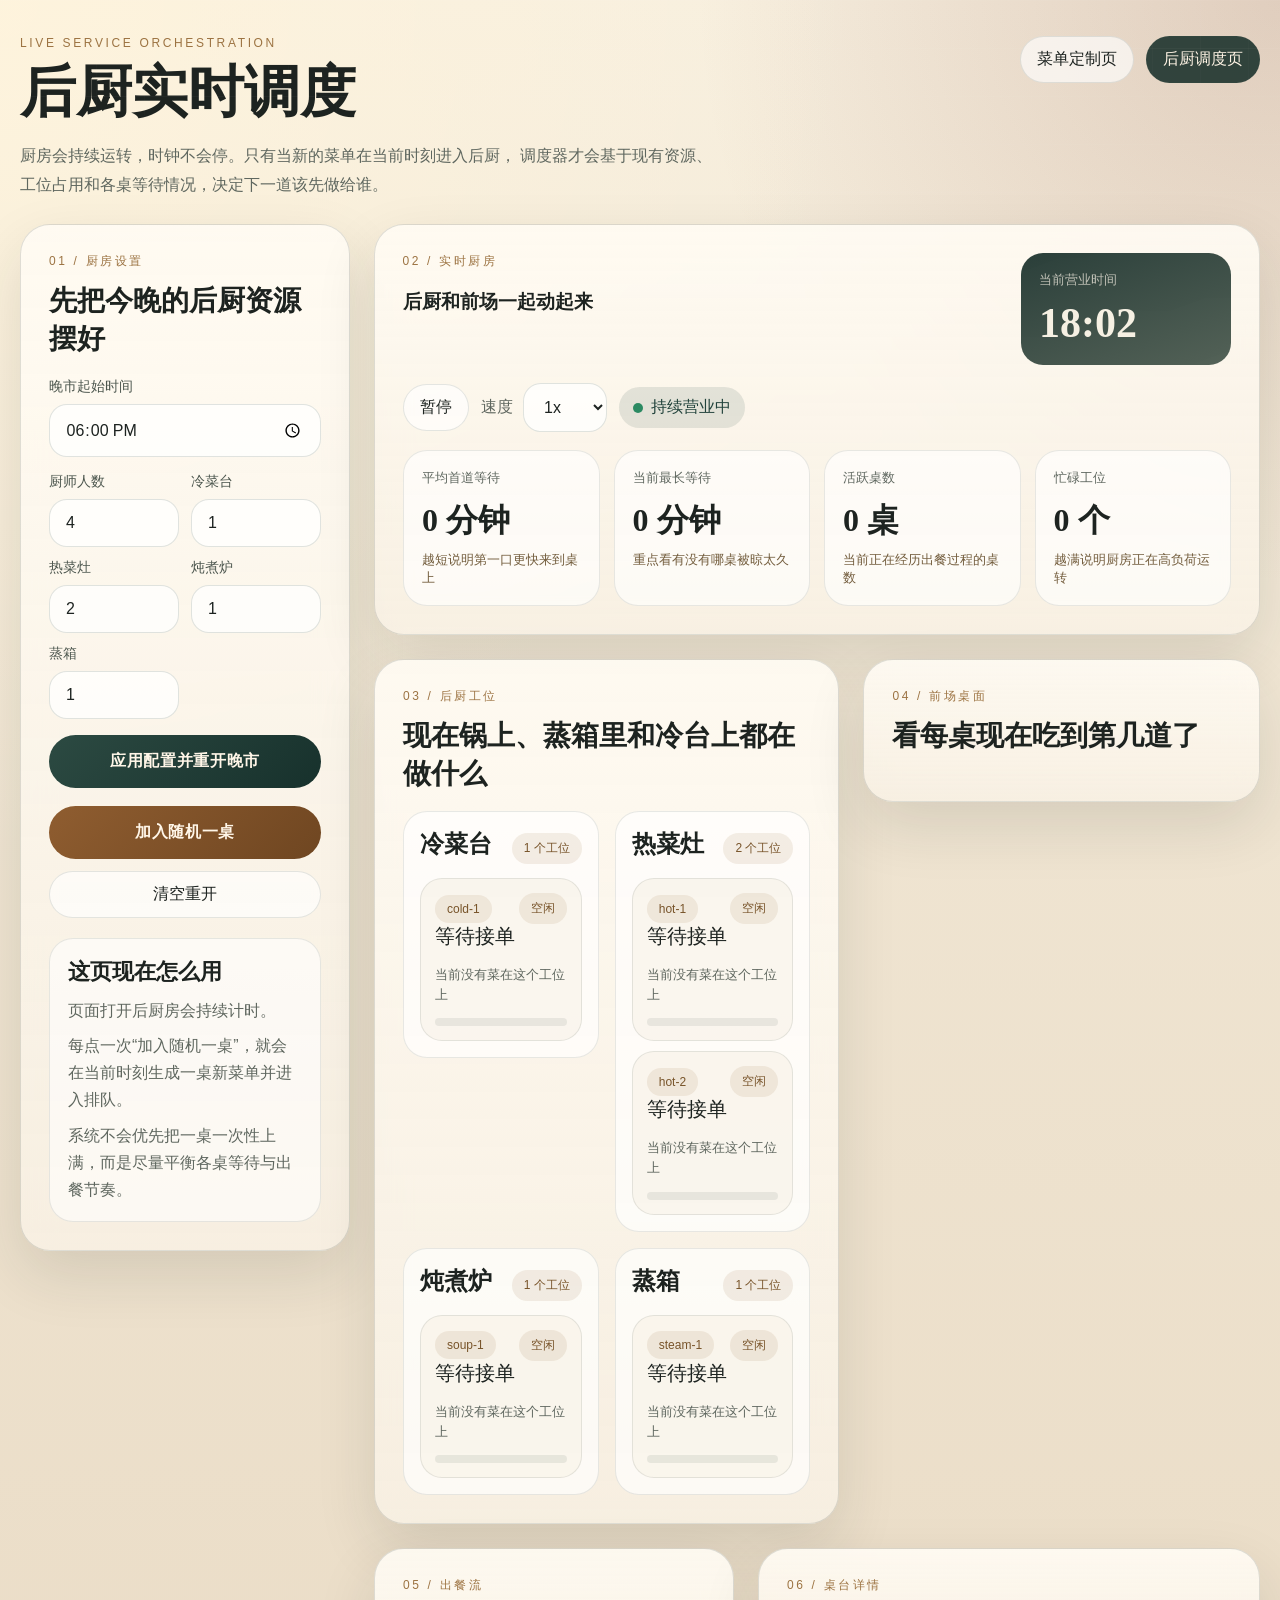
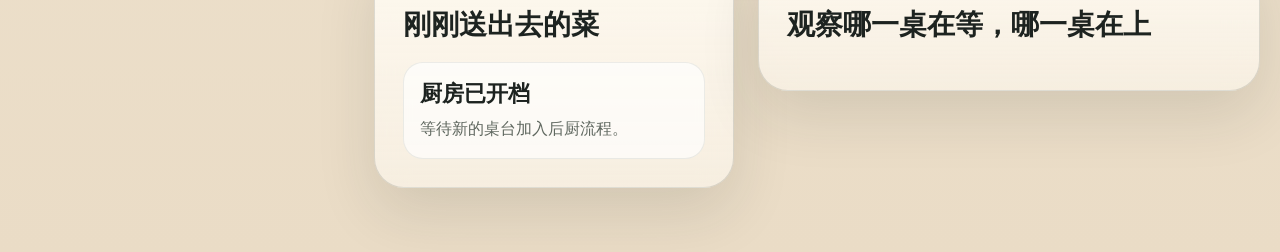
==== templates/kitchen.html @ 7c087940 "feat: 功能大概结束，排版优化" ====
<!DOCTYPE html>
<html lang="zh-CN">
  <head>
    <meta charset="UTF-8" />
    <meta name="viewport" content="width=device-width, initial-scale=1.0" />
    <title>云汀私宴 · 后厨实时调度</title>
    <link rel="stylesheet" href="/static/style.css" />
    <link rel="stylesheet" href="/static/kitchen.css" />
  </head>
  <body>
    <div class="page-shell kitchen-shell">
      <header class="kitchen-hero">
        <div>
          <p class="eyebrow">LIVE SERVICE ORCHESTRATION</p>
          <h1>后厨实时调度</h1>
          <p class="hero-text">
            厨房会持续运转，时钟不会停。只有当新的菜单在当前时刻进入后厨，
            调度器才会基于现有资源、工位占用和各桌等待情况，决定下一道该先做给谁。
          </p>
        </div>
        <div class="kitchen-links">
          <a href="/" class="kitchen-link">菜单定制页</a>
          <a href="/kitchen" class="kitchen-link active">后厨调度页</a>
        </div>
      </header>

      <main class="kitchen-layout">
        <aside class="panel kitchen-config-panel">
          <div class="panel-heading">
            <p class="section-kicker">01 / 厨房设置</p>
            <h3>先把今晚的后厨资源摆好</h3>
          </div>

          <form id="kitchen-form" class="menu-form">
            <label class="field">
              <span>晚市起始时间</span>
              <input type="time" name="start_time" value="18:00" />
            </label>

            <div class="resource-grid">
              <label class="field">
                <span>厨师人数</span>
                <input type="number" name="chefs" min="2" max="10" value="4" />
              </label>
              <label class="field">
                <span>冷菜台</span>
                <input type="number" name="cold_stations" min="1" max="4" value="1" />
              </label>
              <label class="field">
                <span>热菜灶</span>
                <input type="number" name="hot_stations" min="1" max="6" value="2" />
              </label>
              <label class="field">
                <span>炖煮炉</span>
                <input type="number" name="soup_stations" min="1" max="3" value="1" />
              </label>
              <label class="field">
                <span>蒸箱</span>
                <input type="number" name="steamers" min="1" max="3" value="1" />
              </label>
            </div>

            <button class="submit-button" type="submit">应用配置并重开晚市</button>
          </form>

          <div class="live-actions">
            <button id="add-order-button" class="submit-button secondary" type="button">加入随机一桌</button>
            <button id="reset-kitchen-button" class="ghost-button" type="button">清空重开</button>
          </div>

          <div class="tips-card">
            <h4>这页现在怎么用</h4>
            <p>页面打开后厨房会持续计时。</p>
            <p>每点一次“加入随机一桌”，就会在当前时刻生成一桌新菜单并进入排队。</p>
            <p>系统不会优先把一桌一次性上满，而是尽量平衡各桌等待与出餐节奏。</p>
          </div>
        </aside>

        <section class="kitchen-main">
          <section class="panel playback-panel">
            <div class="playback-top">
              <div>
                <p class="section-kicker">02 / 实时厨房</p>
                <h3>后厨和前场一起动起来</h3>
              </div>
              <div class="clock-card">
                <span>当前营业时间</span>
                <strong id="sim-clock">18:00</strong>
              </div>
            </div>

            <div id="sim-loading" class="loading-state hidden">正在准备厨房，请稍等片刻…</div>

            <div class="playback-controls">
              <button id="play-toggle" class="ghost-button" type="button">暂停</button>
              <label class="speed-field">
                <span>速度</span>
                <select id="playback-speed">
                  <option value="900">1x</option>
                  <option value="500">2x</option>
                  <option value="260">4x</option>
                </select>
              </label>
              <div class="live-badge">持续营业中</div>
            </div>

            <div id="metrics-root" class="kitchen-metrics"></div>
          </section>

          <section class="service-stage">
            <section class="panel stage-panel">
              <div class="panel-heading compact">
                <p class="section-kicker">03 / 后厨工位</p>
                <h3>现在锅上、蒸箱里和冷台上都在做什么</h3>
              </div>
              <div id="station-root" class="station-root"></div>
            </section>

            <section class="panel room-panel">
              <div class="panel-heading compact">
                <p class="section-kicker">04 / 前场桌面</p>
                <h3>看每桌现在吃到第几道了</h3>
              </div>
              <div id="room-root" class="room-root"></div>
            </section>
          </section>

          <div class="kitchen-board">
            <section class="panel feed-panel">
              <div class="panel-heading compact">
                <p class="section-kicker">05 / 出餐流</p>
                <h3>刚刚送出去的菜</h3>
              </div>
              <div id="event-root" class="event-root"></div>
            </section>

            <section class="panel tables-panel">
              <div class="panel-heading compact">
                <p class="section-kicker">06 / 桌台详情</p>
                <h3>观察哪一桌在等，哪一桌在上</h3>
              </div>
              <div id="tables-root" class="tables-root"></div>
            </section>
          </div>
        </section>
      </main>
    </div>

    <script src="/static/kitchen.js"></script>
  </body>
</html>
---- static/style.css ----
:root {
  --bg: #efe4d1;
  --bg-deep: #1d332e;
  --card: rgba(255, 251, 243, 0.84);
  --card-strong: #fffaf1;
  --ink: #1d2320;
  --muted: #5f675f;
  --line: rgba(55, 71, 63, 0.16);
  --gold: #9c7342;
  --gold-soft: rgba(156, 115, 66, 0.14);
  --accent: #7d2d1f;
  --shadow: 0 24px 60px rgba(34, 39, 34, 0.12);
  --serif: "STSong", "Noto Serif SC", "Source Han Serif SC", serif;
  --sans: "Segoe UI", "PingFang SC", "Microsoft YaHei", sans-serif;
}

* {
  box-sizing: border-box;
}

body {
  margin: 0;
  font-family: var(--sans);
  color: var(--ink);
  background:
    radial-gradient(circle at top left, rgba(255, 244, 220, 0.85), transparent 38%),
    radial-gradient(circle at top right, rgba(121, 56, 40, 0.18), transparent 26%),
    linear-gradient(180deg, #f7efdf 0%, #efe4d1 44%, #eadcc6 100%);
  min-height: 100vh;
}

body::before {
  content: "";
  position: fixed;
  inset: 0;
  pointer-events: none;
  background-image:
    linear-gradient(rgba(255, 255, 255, 0.15) 1px, transparent 1px),
    linear-gradient(90deg, rgba(255, 255, 255, 0.08) 1px, transparent 1px);
  background-size: 48px 48px;
  mask-image: linear-gradient(180deg, rgba(0, 0, 0, 0.25), transparent 70%);
}

.page-shell {
  width: min(1240px, calc(100% - 40px));
  margin: 0 auto;
  padding: 36px 0 48px;
}

.hero {
  display: grid;
  grid-template-columns: minmax(0, 1.2fr) minmax(300px, 0.8fr);
  gap: 24px;
  margin-bottom: 24px;
}

.hero-copy,
.hero-card,
.panel,
.menu-sheet {
  border: 1px solid var(--line);
  backdrop-filter: blur(16px);
  box-shadow: var(--shadow);
}

.hero-copy {
  padding: 34px;
  border-radius: 30px;
  background:
    linear-gradient(135deg, rgba(255, 251, 243, 0.96), rgba(245, 236, 223, 0.84)),
    var(--card);
}

.eyebrow,
.sheet-eyebrow,
.section-kicker,
.hero-card-label {
  margin: 0 0 12px;
  font-size: 12px;
  letter-spacing: 0.22em;
  text-transform: uppercase;
  color: var(--gold);
}

.hero h1 {
  margin: 0;
  font-family: var(--serif);
  font-size: clamp(40px, 7vw, 68px);
  line-height: 1.05;
  font-weight: 600;
}

.hero-text {
  max-width: 700px;
  margin: 20px 0 0;
  font-size: 16px;
  line-height: 1.8;
  color: var(--muted);
}

.hero-tags {
  display: flex;
  flex-wrap: wrap;
  gap: 12px;
  margin-top: 24px;
}

.hero-tags span,
.request-pill,
.highlight-pill {
  padding: 10px 14px;
  border-radius: 999px;
  border: 1px solid rgba(156, 115, 66, 0.24);
  background: rgba(255, 249, 239, 0.76);
  color: #6f5531;
  font-size: 13px;
}

.hero-card {
  position: relative;
  overflow: hidden;
  padding: 30px;
  border-radius: 30px;
  background:
    linear-gradient(160deg, rgba(29, 51, 46, 0.94), rgba(60, 77, 66, 0.88)),
    var(--bg-deep);
  color: #f6f0e3;
}

.hero-card::after {
  content: "";
  position: absolute;
  inset: auto -40px -30px auto;
  width: 180px;
  height: 180px;
  border-radius: 50%;
  background: radial-gradient(circle, rgba(240, 205, 150, 0.22), transparent 65%);
}

.hero-card h2 {
  margin: 10px 0 14px;
  font-family: var(--serif);
  font-size: 32px;
  line-height: 1.2;
}

.hero-card p {
  margin: 0;
  color: rgba(246, 240, 227, 0.82);
  line-height: 1.8;
}

.layout {
  display: grid;
  grid-template-columns: minmax(320px, 420px) minmax(0, 1fr);
  gap: 24px;
  align-items: start;
}

.panel {
  border-radius: 30px;
  background: linear-gradient(180deg, rgba(255, 251, 243, 0.92), rgba(249, 242, 230, 0.8));
  padding: 28px;
}

.panel-heading {
  margin-bottom: 20px;
}

.panel-heading h3 {
  margin: 6px 0 0;
  font-family: var(--serif);
  font-size: 28px;
  font-weight: 600;
}

.menu-form {
  display: grid;
  gap: 16px;
}

.field {
  display: grid;
  gap: 8px;
}

.field span,
.field legend {
  font-size: 14px;
  color: #4c564e;
}

input,
select,
textarea,
.submit-button {
  font: inherit;
}

input,
select,
textarea {
  width: 100%;
  border: 1px solid rgba(67, 86, 77, 0.16);
  border-radius: 18px;
  padding: 14px 16px;
  background: rgba(255, 255, 255, 0.76);
  color: var(--ink);
  transition: border-color 0.2s ease, transform 0.2s ease, box-shadow 0.2s ease;
}

input:focus,
select:focus,
textarea:focus {
  outline: none;
  border-color: rgba(125, 45, 31, 0.4);
  box-shadow: 0 0 0 4px rgba(125, 45, 31, 0.08);
  transform: translateY(-1px);
}

.checkbox-group {
  border: 1px solid rgba(67, 86, 77, 0.12);
  border-radius: 22px;
  padding: 14px 16px 16px;
  background: rgba(255, 255, 255, 0.56);
}

.checkbox-group label {
  display: flex;
  gap: 10px;
  align-items: center;
  margin-top: 10px;
  color: var(--muted);
}

.checkbox-group input {
  width: auto;
  margin: 0;
}

.submit-button {
  border: 0;
  border-radius: 999px;
  padding: 16px 22px;
  background:
    linear-gradient(135deg, #2c4a42, #17312c),
    var(--bg-deep);
  color: #fff6e8;
  cursor: pointer;
  font-weight: 600;
  letter-spacing: 0.04em;
  transition: transform 0.2s ease, box-shadow 0.2s ease;
}

.submit-button:hover {
  transform: translateY(-2px);
  box-shadow: 0 18px 28px rgba(29, 51, 46, 0.18);
}

.empty-state,
.loading-state {
  border-radius: 22px;
  padding: 22px;
  border: 1px dashed rgba(88, 96, 89, 0.28);
  color: var(--muted);
  background: rgba(255, 255, 255, 0.48);
}

.hidden {
  display: none !important;
}

.menu-sheet {
  background:
    linear-gradient(180deg, rgba(255, 251, 243, 0.98), rgba(247, 239, 228, 0.92)),
    var(--card-strong);
  border-radius: 28px;
  padding: 26px;
  animation: rise 0.5s ease;
}

.menu-header {
  display: grid;
  grid-template-columns: minmax(0, 1fr) 220px;
  gap: 16px;
  align-items: start;
}

.menu-title {
  margin: 0;
  font-family: var(--serif);
  font-size: clamp(30px, 4vw, 44px);
  font-weight: 600;
  line-height: 1.15;
}

.menu-subtitle,
.menu-summary {
  color: var(--muted);
  line-height: 1.8;
}

.price-card {
  border-radius: 24px;
  padding: 18px;
  background: linear-gradient(180deg, rgba(44, 74, 66, 0.92), rgba(23, 49, 44, 0.96));
  color: #f6f1e4;
}

.price-card p,
.price-card span {
  margin: 0;
  color: rgba(246, 241, 228, 0.72);
}

.price-card strong {
  display: block;
  margin: 10px 0 6px;
  font-size: 32px;
  font-family: var(--serif);
  font-weight: 600;
}

.request-summary,
.highlight-strip,
.request-tags {
  display: flex;
  flex-wrap: wrap;
  gap: 10px;
}

.request-summary {
  margin: 18px 0 10px;
}

.highlight-strip {
  margin: 22px 0 24px;
}

.course-grid {
  display: grid;
  grid-template-columns: repeat(2, minmax(0, 1fr));
  gap: 16px;
}

.course-card,
.notes-card {
  border: 1px solid rgba(67, 86, 77, 0.12);
  border-radius: 24px;
  background: rgba(255, 255, 255, 0.68);
  padding: 18px;
}

.course-meta {
  display: flex;
  justify-content: space-between;
  gap: 16px;
  align-items: center;
}

.course-label {
  display: inline-flex;
  padding: 7px 12px;
  border-radius: 999px;
  background: var(--gold-soft);
  color: #80592c;
  font-size: 12px;
  letter-spacing: 0.08em;
}

.course-price {
  color: var(--accent);
  font-weight: 600;
}

.course-name {
  margin: 14px 0 10px;
  font-family: var(--serif);
  font-size: 24px;
  line-height: 1.25;
}

.course-copy,
.course-note {
  margin: 0;
  color: var(--muted);
  line-height: 1.75;
}

.course-note {
  margin-top: 12px;
  padding-top: 12px;
  border-top: 1px dashed rgba(67, 86, 77, 0.15);
}

.notes-grid {
  display: grid;
  grid-template-columns: repeat(2, minmax(0, 1fr));
  gap: 16px;
  margin-top: 20px;
}

.notes-card h4 {
  margin: 0 0 12px;
  font-family: var(--serif);
  font-size: 22px;
}

.chef-notes {
  margin: 0;
  padding-left: 18px;
  color: var(--muted);
  line-height: 1.8;
}

@keyframes rise {
  from {
    opacity: 0;
    transform: translateY(12px);
  }

  to {
    opacity: 1;
    transform: translateY(0);
  }
}

@media (max-width: 980px) {
  .hero,
  .layout,
  .menu-header,
  .notes-grid,
  .course-grid {
    grid-template-columns: 1fr;
  }

  .page-shell {
    width: min(100% - 24px, 1240px);
    padding-top: 20px;
  }

  .hero-copy,
  .hero-card,
  .panel,
  .menu-sheet {
    border-radius: 24px;
  }
}
---- static/kitchen.css ----
.kitchen-shell {
  padding-bottom: 64px;
}

.kitchen-hero {
  display: flex;
  justify-content: space-between;
  gap: 24px;
  align-items: flex-start;
  margin-bottom: 24px;
}

.kitchen-hero h1 {
  margin: 0;
  font-family: var(--serif);
  font-size: clamp(38px, 5vw, 56px);
  line-height: 1.08;
}

.kitchen-links {
  display: flex;
  gap: 12px;
  flex-wrap: wrap;
}

.kitchen-link,
.ghost-button {
  display: inline-flex;
  align-items: center;
  justify-content: center;
  padding: 12px 16px;
  border-radius: 999px;
  border: 1px solid rgba(67, 86, 77, 0.14);
  background: rgba(255, 255, 255, 0.64);
  color: var(--ink);
  text-decoration: none;
  font: inherit;
}

.kitchen-link.active,
.ghost-button:hover {
  background: rgba(29, 51, 46, 0.9);
  color: #fff4e5;
}

.kitchen-layout {
  display: grid;
  grid-template-columns: minmax(280px, 330px) minmax(0, 1fr);
  gap: 24px;
  align-items: start;
}

.kitchen-main {
  display: grid;
  gap: 24px;
}

.resource-grid {
  display: grid;
  grid-template-columns: repeat(2, minmax(0, 1fr));
  gap: 12px;
}

.live-actions {
  display: grid;
  gap: 12px;
  margin-top: 18px;
}

.submit-button.secondary {
  background: linear-gradient(135deg, #8f5d30, #6f4621);
}

.tips-card {
  margin-top: 20px;
  padding: 18px;
  border-radius: 24px;
  border: 1px solid rgba(67, 86, 77, 0.12);
  background: rgba(255, 255, 255, 0.58);
}

.tips-card h4 {
  margin: 0 0 10px;
  font-family: var(--serif);
  font-size: 22px;
}

.tips-card p {
  margin: 8px 0 0;
  color: var(--muted);
  line-height: 1.7;
}

.playback-top {
  display: flex;
  justify-content: space-between;
  gap: 20px;
  align-items: flex-start;
}

.clock-card {
  min-width: 210px;
  border-radius: 22px;
  padding: 18px;
  background: linear-gradient(160deg, rgba(29, 51, 46, 0.94), rgba(60, 77, 66, 0.88));
  color: #f6f0e3;
}

.clock-card span {
  display: block;
  color: rgba(246, 240, 227, 0.72);
  font-size: 13px;
}

.clock-card strong {
  display: block;
  margin-top: 10px;
  font-size: 42px;
  font-family: var(--serif);
  font-weight: 600;
}

.playback-controls {
  display: flex;
  align-items: center;
  gap: 12px;
  margin-top: 18px;
  flex-wrap: wrap;
}

.speed-field {
  display: flex;
  gap: 10px;
  align-items: center;
  color: var(--muted);
}

.speed-field select {
  width: auto;
  min-width: 84px;
}

.live-badge {
  display: inline-flex;
  align-items: center;
  gap: 8px;
  padding: 10px 14px;
  border-radius: 999px;
  background: rgba(44, 74, 66, 0.12);
  color: #22433c;
}

.live-badge::before {
  content: "";
  width: 10px;
  height: 10px;
  border-radius: 50%;
  background: #2c8a62;
  box-shadow: 0 0 0 0 rgba(44, 138, 98, 0.55);
  animation: pulse 1.6s infinite;
}

.kitchen-metrics {
  display: grid;
  grid-template-columns: repeat(4, minmax(0, 1fr));
  gap: 14px;
  margin-top: 18px;
}

.metric-card {
  border: 1px solid rgba(67, 86, 77, 0.12);
  border-radius: 24px;
  background: rgba(255, 255, 255, 0.64);
  padding: 18px;
}

.metric-card span {
  display: block;
  color: var(--muted);
  font-size: 13px;
}

.metric-card strong {
  display: block;
  margin-top: 12px;
  font-size: 32px;
  font-family: var(--serif);
  font-weight: 600;
}

.metric-card small {
  display: block;
  margin-top: 8px;
  color: #735d3d;
}

.service-stage {
  display: grid;
  grid-template-columns: minmax(0, 1.08fr) minmax(380px, 0.92fr);
  gap: 24px;
  align-items: start;
}

.kitchen-board {
  display: grid;
  grid-template-columns: 360px minmax(0, 1fr);
  gap: 24px;
  align-items: start;
}

.compact {
  margin-bottom: 18px;
}

.station-root,
.tables-root {
  display: grid;
  gap: 16px;
}

.station-root {
  grid-template-columns: repeat(2, minmax(0, 1fr));
  align-items: start;
}

.station-group {
  border: 1px solid rgba(67, 86, 77, 0.12);
  border-radius: 24px;
  background: rgba(255, 255, 255, 0.66);
  padding: 16px;
}

.station-group-header {
  display: flex;
  justify-content: space-between;
  gap: 12px;
  align-items: baseline;
  margin-bottom: 14px;
}

.station-group-header h4,
.table-card h4 {
  margin: 0;
  font-family: var(--serif);
  font-size: 24px;
}

.station-slots {
  display: grid;
  grid-template-columns: 1fr;
  gap: 10px;
}

.station-hot .station-slots {
  grid-template-columns: 1fr;
}

.station-slot {
  border-radius: 22px;
  padding: 14px;
  border: 1px solid rgba(67, 86, 77, 0.12);
  background: rgba(249, 243, 233, 0.72);
  min-height: 122px;
  min-width: 0;
  display: flex;
  flex-direction: column;
  justify-content: space-between;
  transition: transform 0.25s ease, box-shadow 0.25s ease, background 0.25s ease;
}

.station-slot.active {
  background: linear-gradient(180deg, rgba(44, 74, 66, 0.18), rgba(255, 255, 255, 0.92));
  transform: translateY(-3px) scale(1.01);
  box-shadow: 0 16px 32px rgba(29, 51, 46, 0.12);
}

.slot-top,
.table-top,
.table-meta-row,
.room-table-top {
  display: flex;
  justify-content: space-between;
  gap: 12px;
  align-items: center;
}

.slot-badge,
.status-pill,
.mini-pill {
  display: inline-flex;
  padding: 7px 12px;
  border-radius: 999px;
  font-size: 12px;
  background: rgba(156, 115, 66, 0.12);
  color: #78542a;
}

.slot-main {
  display: grid;
  gap: 4px;
}

.slot-dish {
  margin: 0;
  font-family: var(--serif);
  font-size: 20px;
  line-height: 1.2;
  word-break: break-word;
}

.slot-meta,
.event-meta,
.table-summary,
.room-note {
  color: var(--muted);
  line-height: 1.7;
}

.slot-meta {
  font-size: 13px;
  line-height: 1.55;
}

.progress-track,
.table-progress {
  width: 100%;
  height: 8px;
  border-radius: 999px;
  background: rgba(67, 86, 77, 0.1);
  overflow: hidden;
}

.progress-fill,
.table-progress-fill {
  height: 100%;
  border-radius: inherit;
  background: linear-gradient(90deg, #9c7342, #d4b07b);
  width: 0%;
  transition: width 0.3s ease;
}

.room-root {
  display: grid;
  grid-template-columns: repeat(auto-fit, minmax(240px, 1fr));
  gap: 16px;
}

.room-table {
  border-radius: 24px;
  padding: 18px;
  border: 1px solid rgba(67, 86, 77, 0.12);
  background: radial-gradient(circle at top, rgba(255, 248, 236, 0.95), rgba(247, 238, 223, 0.82));
  transition: transform 0.25s ease, box-shadow 0.25s ease;
}

.room-table.done {
  box-shadow: 0 14px 28px rgba(156, 115, 66, 0.14);
  transform: translateY(-2px);
}

.room-note {
  min-height: 48px;
}

.room-disc {
  position: relative;
  width: 156px;
  height: 156px;
  margin: 16px auto 12px;
  border-radius: 50%;
  background: radial-gradient(circle at 30% 30%, rgba(255, 255, 255, 0.98), rgba(236, 224, 203, 0.96));
  border: 10px solid rgba(255, 255, 255, 0.9);
  box-shadow: inset 0 0 0 1px rgba(67, 86, 77, 0.08), 0 20px 32px rgba(29, 51, 46, 0.08);
}

.room-center {
  position: absolute;
  inset: 50% auto auto 50%;
  transform: translate(-50%, -50%);
  width: 72px;
  height: 72px;
  border-radius: 50%;
  display: flex;
  align-items: center;
  justify-content: center;
  background: rgba(29, 51, 46, 0.9);
  color: #fff6e8;
  font-family: var(--serif);
  font-size: 22px;
}

.plate-ring {
  position: absolute;
  inset: 0;
}

.plate {
  position: absolute;
  width: 24px;
  height: 24px;
  border-radius: 50%;
  border: 4px solid rgba(255, 255, 255, 0.92);
  background: rgba(228, 214, 190, 0.9);
  box-shadow: 0 4px 8px rgba(29, 51, 46, 0.08);
}

.plate:nth-child(1) { top: 8px; left: 50%; transform: translateX(-50%); }
.plate:nth-child(2) { top: 22px; right: 20px; }
.plate:nth-child(3) { top: 50%; right: 8px; transform: translateY(-50%); }
.plate:nth-child(4) { bottom: 22px; right: 20px; }
.plate:nth-child(5) { bottom: 8px; left: 50%; transform: translateX(-50%); }
.plate:nth-child(6) { bottom: 22px; left: 20px; }
.plate:nth-child(7) { top: 50%; left: 8px; transform: translateY(-50%); }
.plate:nth-child(8) { top: 22px; left: 20px; }
.plate:nth-child(9) { top: 38px; left: 50%; transform: translateX(-50%); }
.plate:nth-child(10) { bottom: 38px; left: 50%; transform: translateX(-50%); }

.plate.served {
  background: linear-gradient(180deg, #c89a63, #9c7342);
}

.plate.cooking {
  background: linear-gradient(180deg, #3e6b61, #25453e);
  animation: pulse 1.4s infinite;
}

.room-course-block {
  margin-top: 12px;
}

.room-course-title {
  margin-bottom: 8px;
  font-size: 13px;
  color: #6e654f;
}

.room-course-list {
  display: flex;
  flex-wrap: wrap;
  gap: 8px;
}

.room-course-chip {
  display: inline-flex;
  align-items: center;
  padding: 7px 10px;
  border-radius: 999px;
  font-size: 12px;
  background: rgba(156, 115, 66, 0.12);
  color: #7b5a31;
  animation: rise 0.25s ease;
}

.room-course-chip.served {
  background: rgba(156, 115, 66, 0.15);
  color: #7b5a31;
}

.room-course-chip.cooking {
  background: rgba(44, 74, 66, 0.14);
  color: #22433c;
}

.room-course-chip.muted {
  background: rgba(67, 86, 77, 0.08);
  color: #6c736d;
}

.event-root {
  display: grid;
  gap: 12px;
}

.event-item {
  border-radius: 20px;
  padding: 16px;
  border: 1px solid rgba(67, 86, 77, 0.1);
  background: rgba(255, 255, 255, 0.66);
  animation: rise 0.35s ease;
}

.event-item strong {
  display: block;
  font-family: var(--serif);
  font-size: 22px;
  margin-bottom: 6px;
}

.table-card {
  border-radius: 24px;
  border: 1px solid rgba(67, 86, 77, 0.12);
  background: rgba(255, 255, 255, 0.68);
  padding: 18px;
  animation: rise 0.35s ease;
}

.table-meta-row {
  margin: 14px 0 12px;
  align-items: flex-start;
}

.table-tag-row,
.dish-list {
  display: flex;
  flex-wrap: wrap;
  gap: 8px;
}

.dish-chip {
  display: grid;
  gap: 4px;
  min-width: 162px;
  padding: 12px 14px;
  border-radius: 18px;
  border: 1px solid rgba(67, 86, 77, 0.1);
  background: rgba(248, 242, 232, 0.88);
  transition: transform 0.25s ease, background 0.25s ease, border-color 0.25s ease, box-shadow 0.25s ease;
}

.dish-chip small {
  color: var(--muted);
}

.dish-chip.cooking {
  background: rgba(44, 74, 66, 0.12);
  border-color: rgba(44, 74, 66, 0.2);
  transform: translateY(-3px);
  box-shadow: 0 12px 18px rgba(29, 51, 46, 0.08);
}

.dish-chip.served {
  background: rgba(156, 115, 66, 0.14);
  border-color: rgba(156, 115, 66, 0.2);
}

.status-pill.waiting {
  background: rgba(125, 45, 31, 0.1);
  color: #7d2d1f;
}

.status-pill.cooking {
  background: rgba(44, 74, 66, 0.14);
  color: #22433c;
}

.status-pill.done {
  background: rgba(156, 115, 66, 0.14);
  color: #7c5b31;
}

@keyframes pulse {
  0% {
    box-shadow: 0 0 0 0 rgba(44, 138, 98, 0.45);
  }

  70% {
    box-shadow: 0 0 0 10px rgba(44, 138, 98, 0);
  }

  100% {
    box-shadow: 0 0 0 0 rgba(44, 138, 98, 0);
  }
}

@keyframes rise {
  from {
    opacity: 0;
    transform: translateY(10px);
  }

  to {
    opacity: 1;
    transform: translateY(0);
  }
}

@media (max-width: 1180px) {
  .kitchen-layout,
  .service-stage,
  .kitchen-board {
    grid-template-columns: 1fr;
  }

  .station-root {
    grid-template-columns: 1fr 1fr;
  }
}

@media (max-width: 900px) {
  .kitchen-hero,
  .playback-top,
  .table-top,
  .table-meta-row,
  .room-table-top {
    flex-direction: column;
    align-items: flex-start;
  }

  .resource-grid,
  .kitchen-metrics {
    grid-template-columns: 1fr 1fr;
  }

  .station-root {
    grid-template-columns: 1fr;
  }
}

@media (max-width: 640px) {
  .resource-grid,
  .kitchen-metrics,
  .room-root,
  .station-root,
  .station-slots {
    grid-template-columns: 1fr;
  }
}
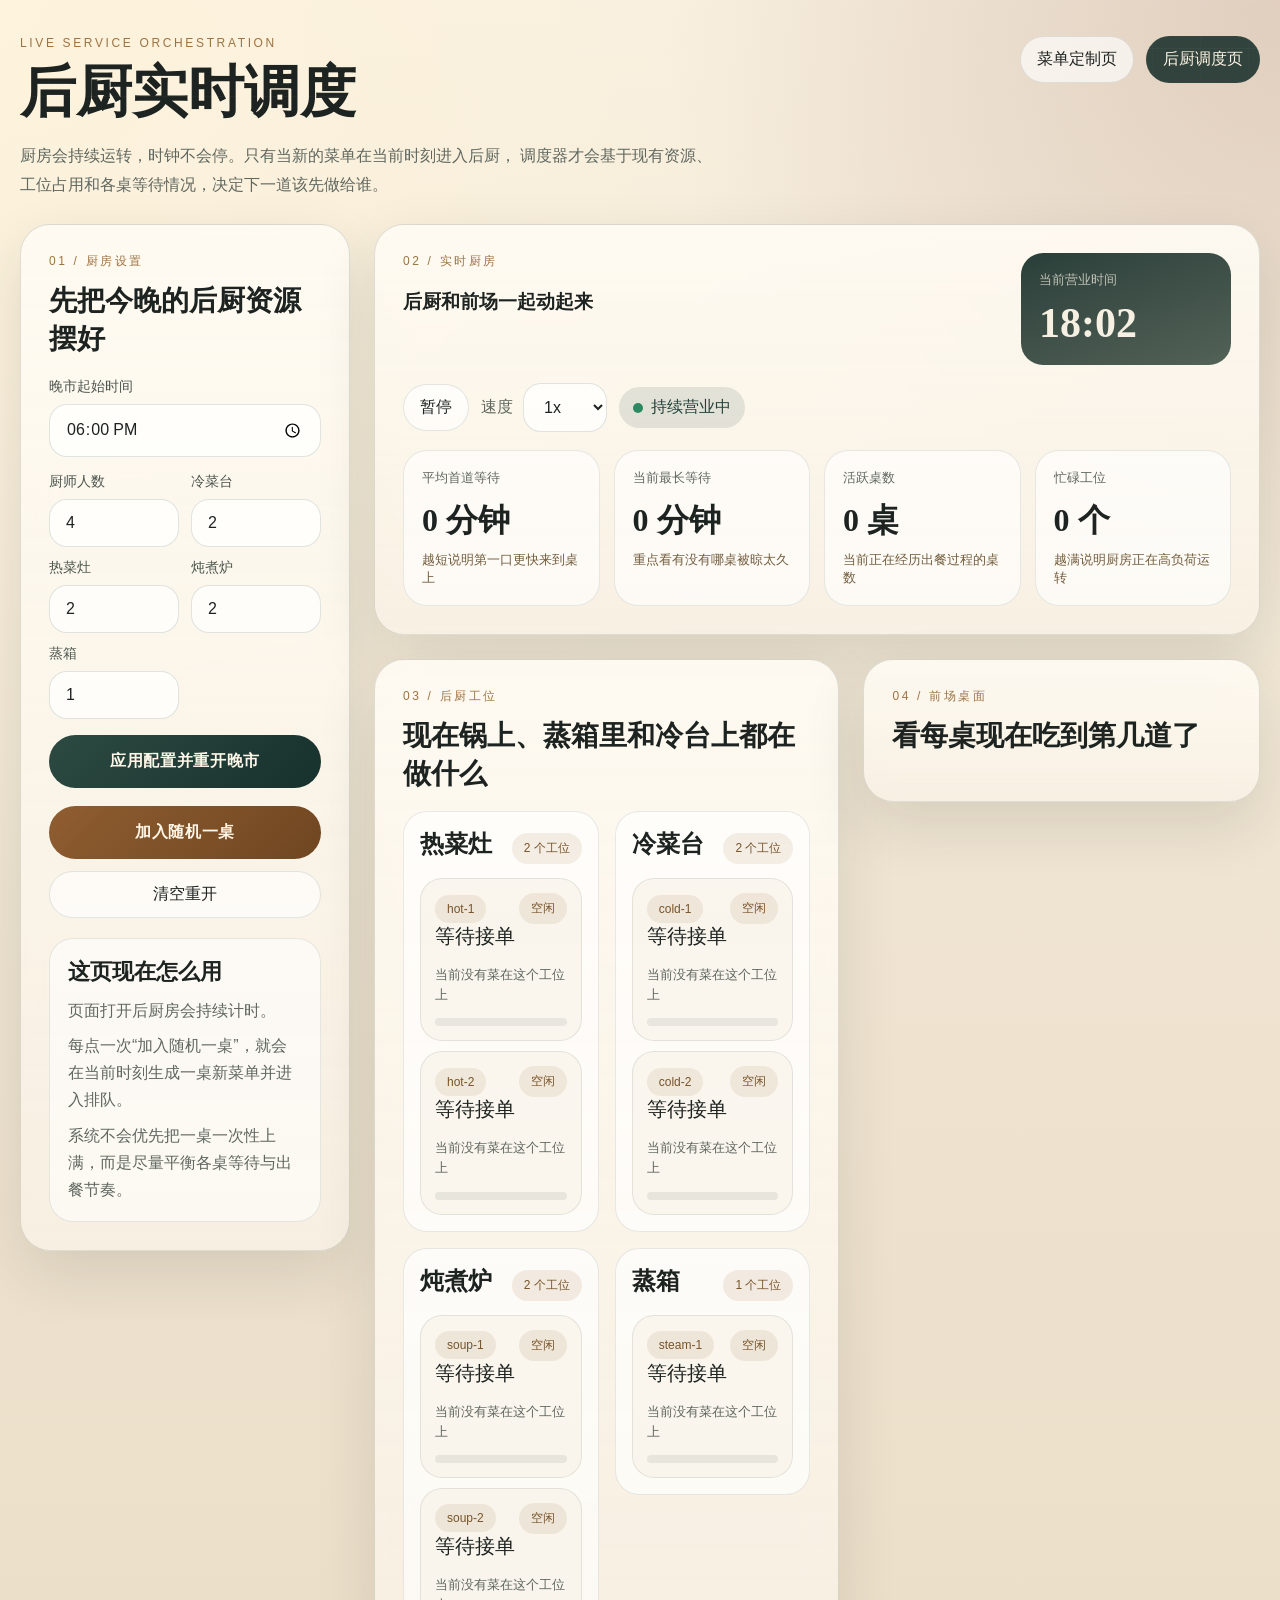
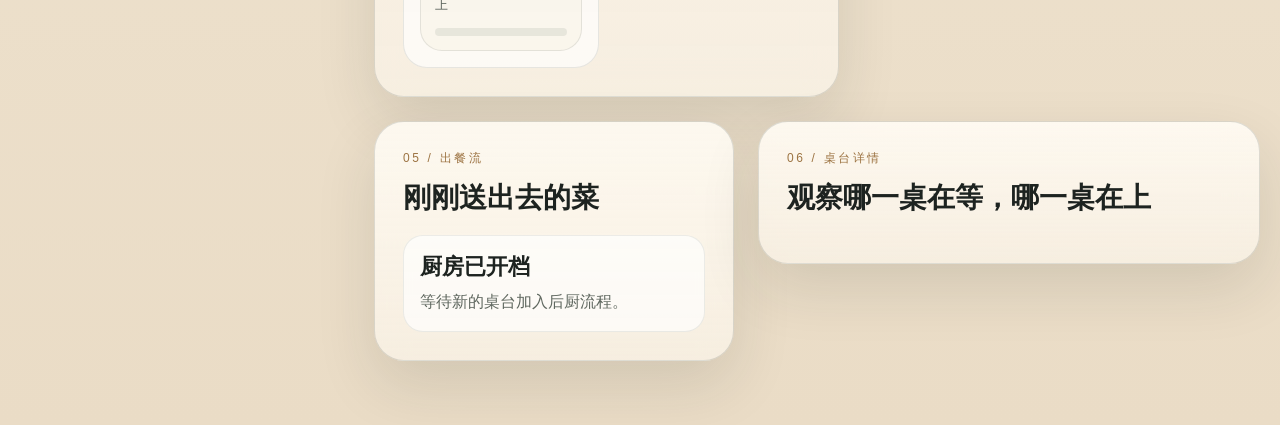
==== commit 9f8bc207: "fix: 布局优化结束" ====
--- a/templates/kitchen.html
+++ b/templates/kitchen.html
@@ -44,7 +44,7 @@
               </label>
               <label class="field">
                 <span>冷菜台</span>
-                <input type="number" name="cold_stations" min="1" max="4" value="1" />
+                <input type="number" name="cold_stations" min="1" max="4" value="2" />
               </label>
               <label class="field">
                 <span>热菜灶</span>
@@ -52,7 +52,7 @@
               </label>
               <label class="field">
                 <span>炖煮炉</span>
-                <input type="number" name="soup_stations" min="1" max="3" value="1" />
+                <input type="number" name="soup_stations" min="1" max="3" value="2" />
               </label>
               <label class="field">
                 <span>蒸箱</span>
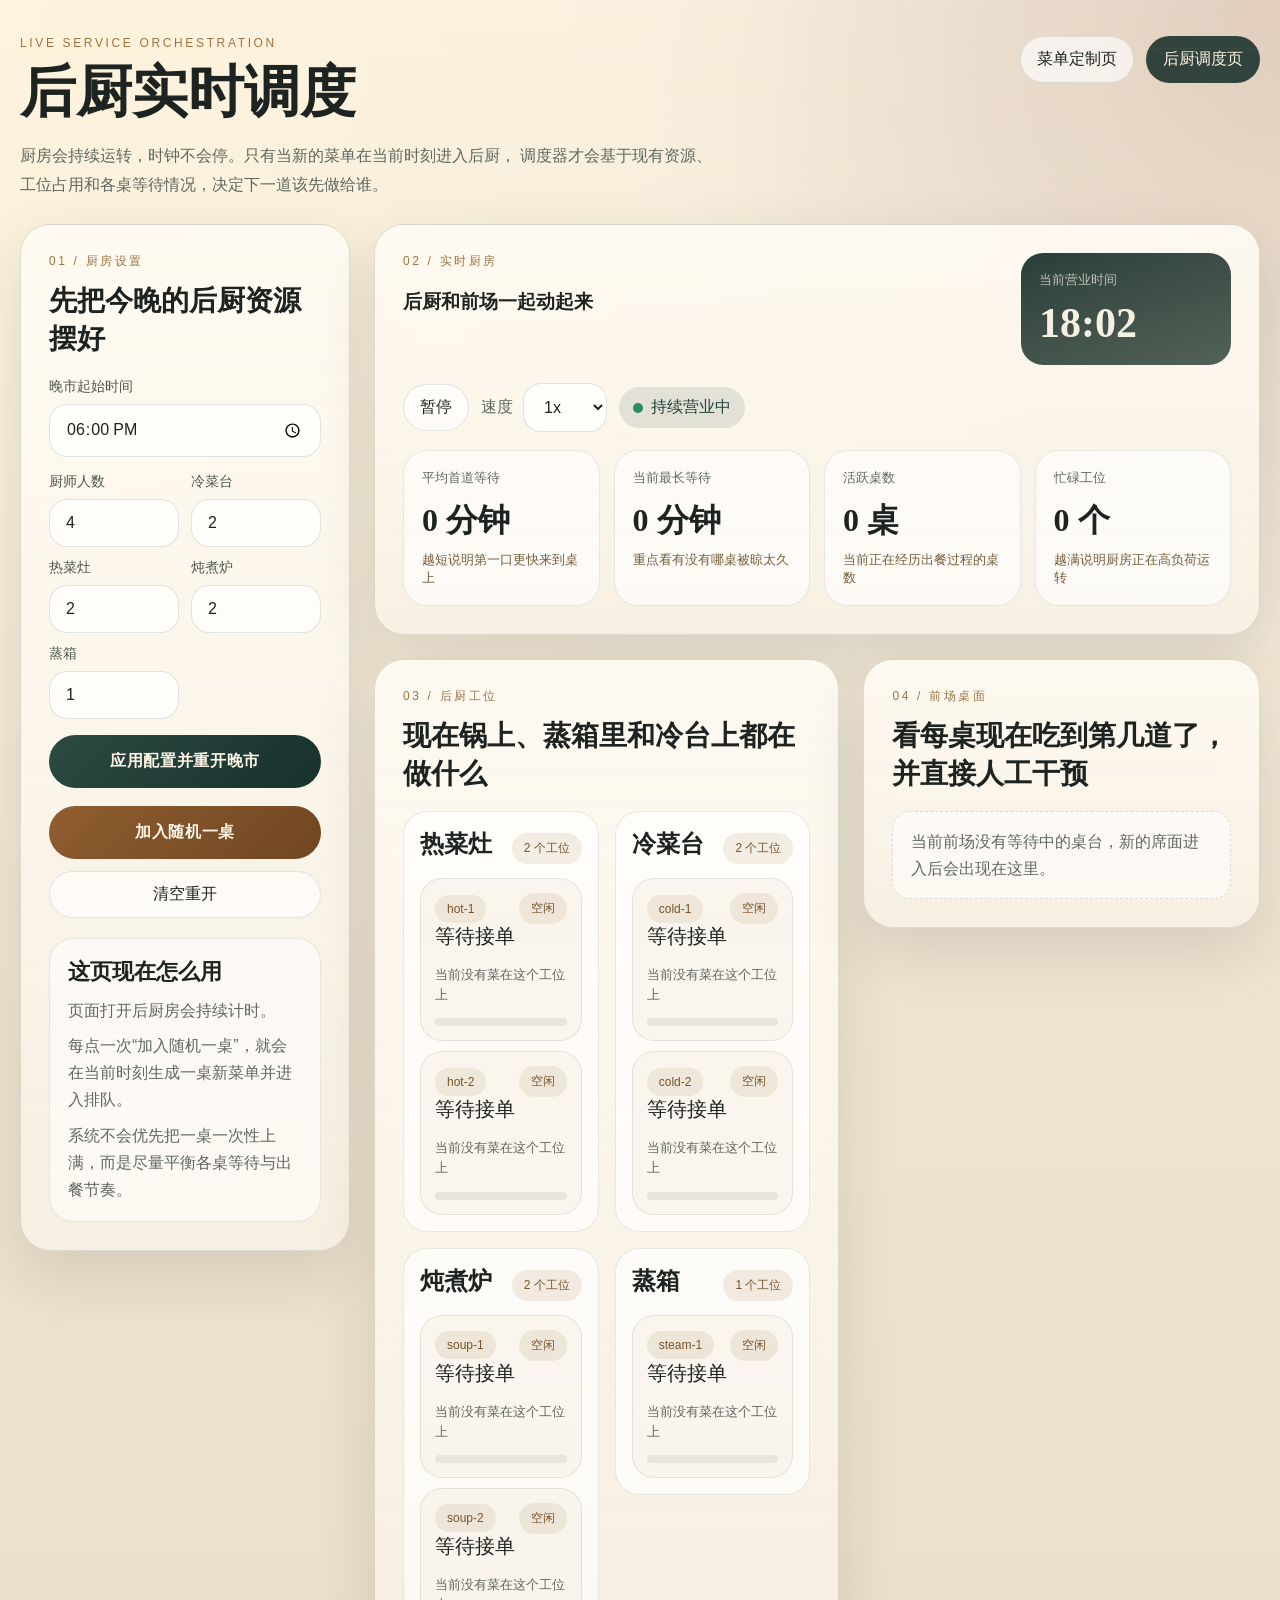
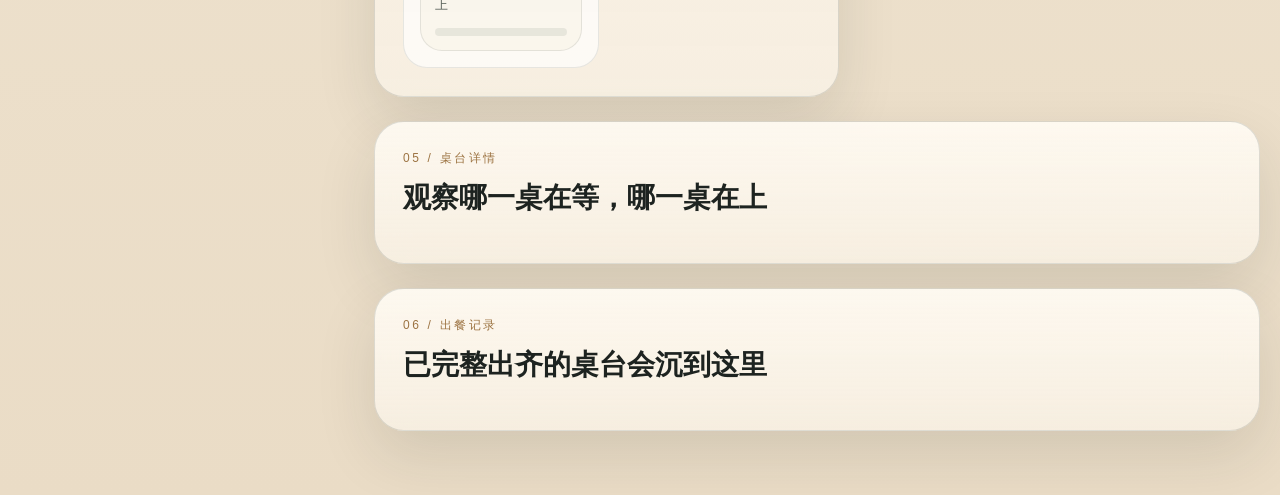
==== commit c19847ec: "feat: 1.1 桌子突发情况处理" ====
--- a/templates/kitchen.html
+++ b/templates/kitchen.html
@@ -119,29 +119,29 @@
             <section class="panel room-panel">
               <div class="panel-heading compact">
                 <p class="section-kicker">04 / 前场桌面</p>
-                <h3>看每桌现在吃到第几道了</h3>
+                <h3>看每桌现在吃到第几道了，并直接人工干预</h3>
               </div>
               <div id="room-root" class="room-root"></div>
             </section>
           </section>
 
           <div class="kitchen-board">
-            <section class="panel feed-panel">
-              <div class="panel-heading compact">
-                <p class="section-kicker">05 / 出餐流</p>
-                <h3>刚刚送出去的菜</h3>
-              </div>
-              <div id="event-root" class="event-root"></div>
-            </section>
-
             <section class="panel tables-panel">
               <div class="panel-heading compact">
-                <p class="section-kicker">06 / 桌台详情</p>
+                <p class="section-kicker">05 / 桌台详情</p>
                 <h3>观察哪一桌在等，哪一桌在上</h3>
               </div>
               <div id="tables-root" class="tables-root"></div>
             </section>
           </div>
+
+          <section class="panel completed-panel">
+            <div class="panel-heading compact">
+              <p class="section-kicker">06 / 出餐记录</p>
+              <h3>已完整出齐的桌台会沉到这里</h3>
+            </div>
+            <div id="completed-root" class="completed-root"></div>
+          </section>
         </section>
       </main>
     </div>
--- a/static/kitchen.css
+++ b/static/kitchen.css
@@ -202,10 +202,15 @@
 }
 
 .kitchen-board {
-  display: grid;
-  grid-template-columns: 360px minmax(0, 1fr);
-  gap: 24px;
-  align-items: start;
+  display: block;
+}
+
+.tables-panel {
+  width: 100%;
+}
+
+.tables-root {
+  grid-template-columns: repeat(auto-fit, minmax(320px, 1fr));
 }
 
 .compact {
@@ -343,6 +348,16 @@
   display: grid;
   grid-template-columns: repeat(auto-fit, minmax(240px, 1fr));
   gap: 16px;
+}
+
+.room-empty,
+.completed-empty {
+  padding: 16px 18px;
+  border-radius: 18px;
+  border: 1px dashed rgba(67, 86, 77, 0.18);
+  background: rgba(255, 255, 255, 0.54);
+  color: var(--muted);
+  line-height: 1.7;
 }
 
 .room-table {
@@ -466,24 +481,73 @@
   color: #6c736d;
 }
 
-.event-root {
-  display: grid;
-  gap: 12px;
-}
-
-.event-item {
-  border-radius: 20px;
-  padding: 16px;
+.room-actions {
+  display: flex;
+  flex-wrap: wrap;
+  gap: 8px;
+  margin-top: 14px;
+}
+
+.room-action {
+  flex: 1 1 108px;
+  min-height: 40px;
+  padding: 10px 12px;
+}
+
+.ghost-button:disabled,
+.room-action:disabled {
+  opacity: 0.48;
+  cursor: not-allowed;
+  background: rgba(255, 255, 255, 0.5);
+  color: var(--muted);
+}
+
+.completed-root {
+  display: grid;
+  gap: 10px;
+}
+
+.completed-item {
+  padding: 14px 16px;
+  border-radius: 18px;
   border: 1px solid rgba(67, 86, 77, 0.1);
-  background: rgba(255, 255, 255, 0.66);
-  animation: rise 0.35s ease;
-}
-
-.event-item strong {
+  background: rgba(255, 255, 255, 0.56);
+}
+
+.completed-top,
+.completed-tags {
+  display: flex;
+  gap: 8px;
+  flex-wrap: wrap;
+  align-items: center;
+}
+
+.completed-item strong {
   display: block;
-  font-family: var(--serif);
-  font-size: 22px;
-  margin-bottom: 6px;
+  margin-bottom: 4px;
+  font-family: var(--serif);
+  font-size: 18px;
+}
+
+.completed-tags {
+  margin-top: 10px;
+}
+
+.completed-dishes {
+  margin-top: 10px;
+  display: flex;
+  flex-wrap: wrap;
+  gap: 8px;
+}
+
+.completed-dish-chip {
+  display: inline-flex;
+  align-items: center;
+  padding: 7px 10px;
+  border-radius: 999px;
+  font-size: 12px;
+  background: rgba(156, 115, 66, 0.14);
+  color: #7b5a31;
 }
 
 .table-card {
@@ -576,8 +640,7 @@
 
 @media (max-width: 1180px) {
   .kitchen-layout,
-  .service-stage,
-  .kitchen-board {
+  .service-stage {
     grid-template-columns: 1fr;
   }
 
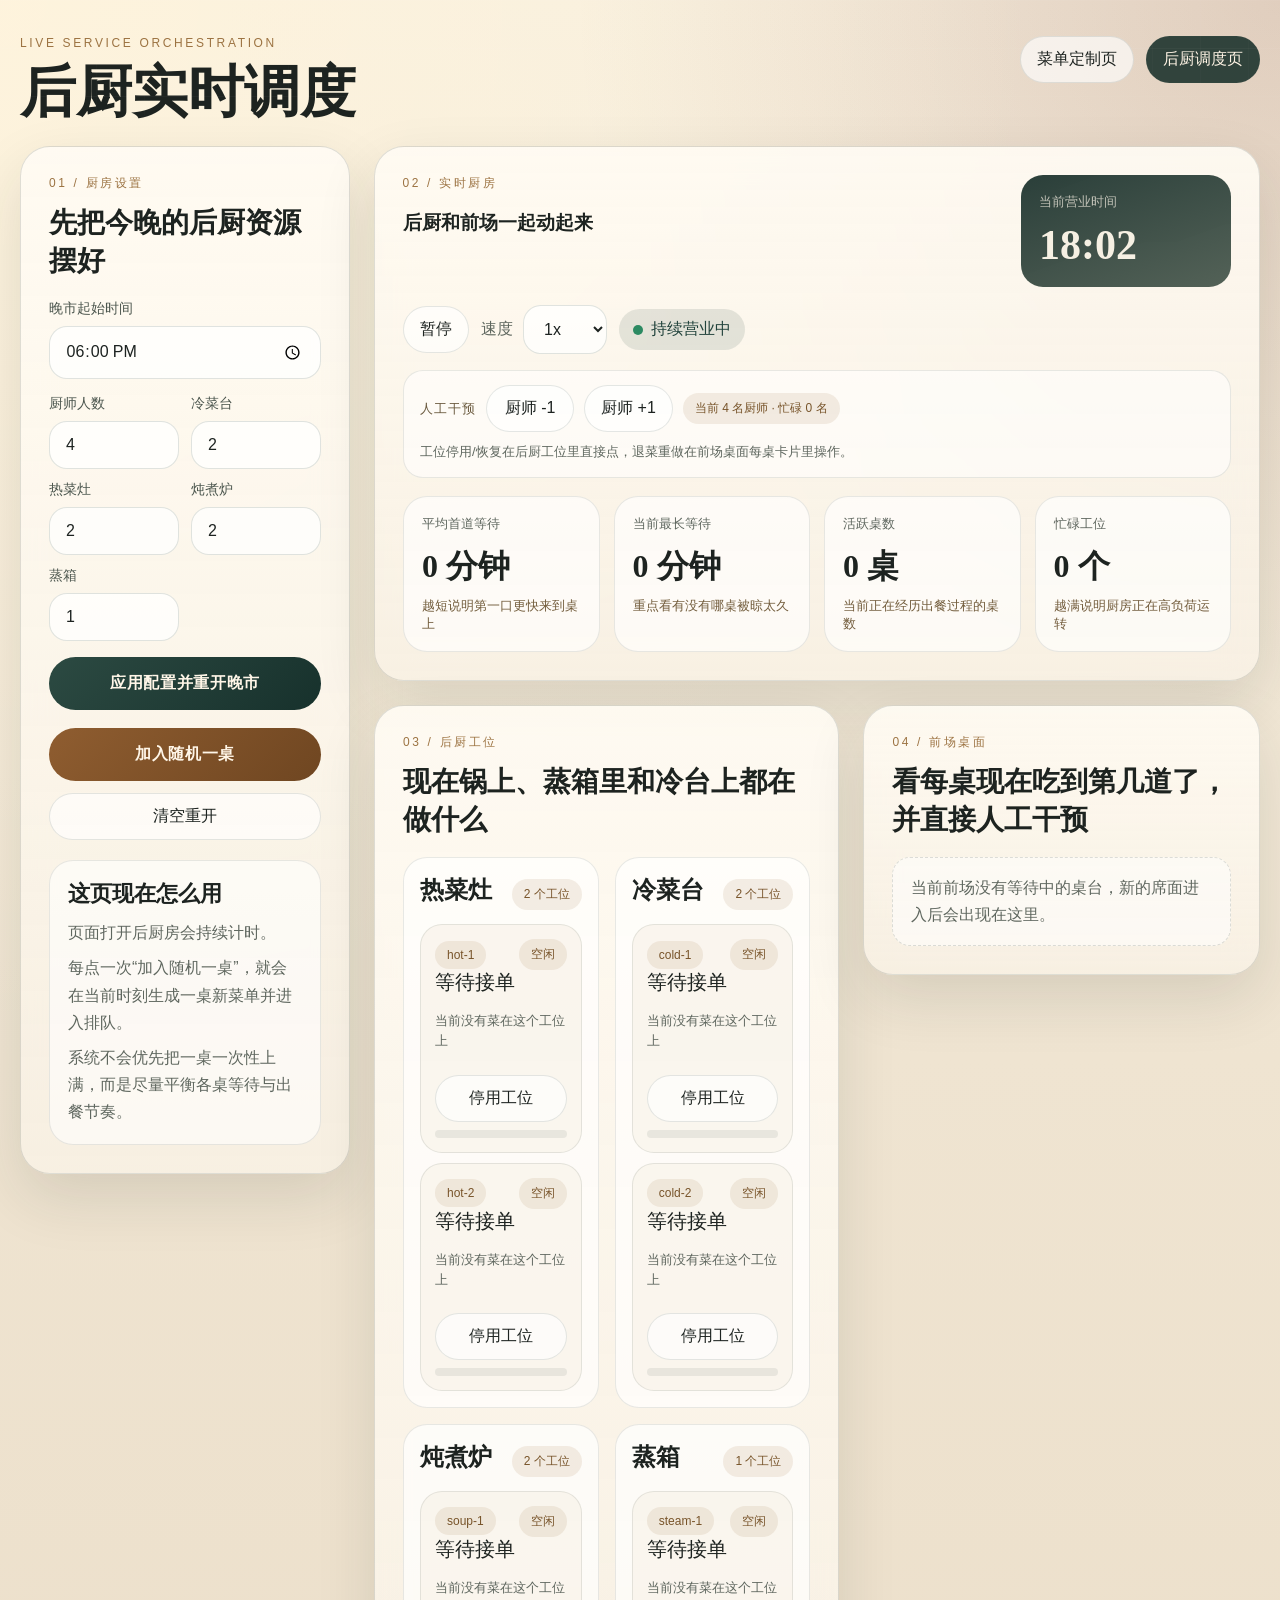
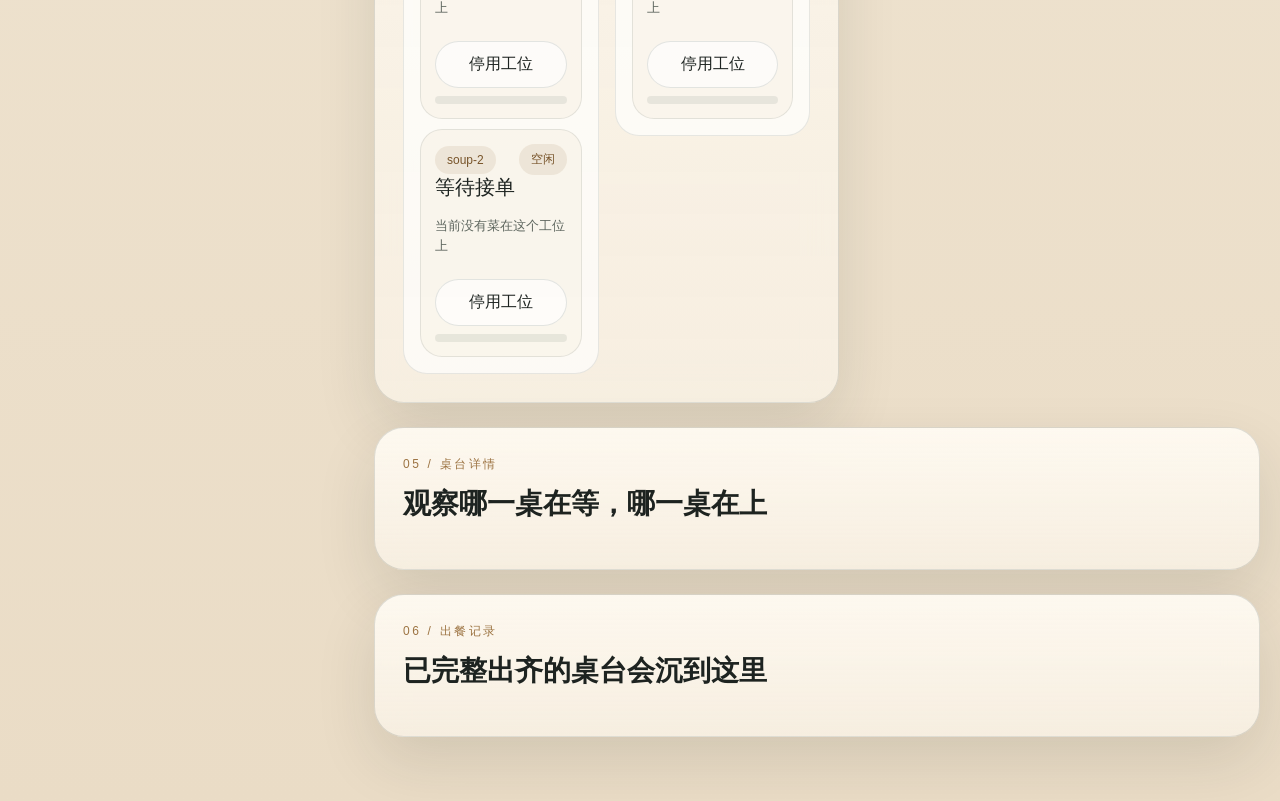
==== commit 272dab64: "add: 人工干预资源" ====
--- a/templates/kitchen.html
+++ b/templates/kitchen.html
@@ -13,10 +13,6 @@
         <div>
           <p class="eyebrow">LIVE SERVICE ORCHESTRATION</p>
           <h1>后厨实时调度</h1>
-          <p class="hero-text">
-            厨房会持续运转，时钟不会停。只有当新的菜单在当前时刻进入后厨，
-            调度器才会基于现有资源、工位占用和各桌等待情况，决定下一道该先做给谁。
-          </p>
         </div>
         <div class="kitchen-links">
           <a href="/" class="kitchen-link">菜单定制页</a>
@@ -104,6 +100,16 @@
               <div class="live-badge">持续营业中</div>
             </div>
 
+            <div class="incident-toolbar">
+              <div class="incident-group">
+                <span class="incident-label">人工干预</span>
+                <button id="chef-minus" class="ghost-button incident-button" type="button">厨师 -1</button>
+                <button id="chef-plus" class="ghost-button incident-button" type="button">厨师 +1</button>
+                <span id="chef-live-badge" class="mini-pill">当前 4 名厨师</span>
+              </div>
+              <div class="incident-hint">工位停用/恢复在后厨工位里直接点，退菜重做在前场桌面每桌卡片里操作。</div>
+            </div>
+
             <div id="metrics-root" class="kitchen-metrics"></div>
           </section>
 
--- a/static/kitchen.css
+++ b/static/kitchen.css
@@ -160,6 +160,40 @@
   animation: pulse 1.6s infinite;
 }
 
+.incident-toolbar {
+  margin-top: 16px;
+  display: grid;
+  gap: 10px;
+  padding: 14px 16px;
+  border-radius: 20px;
+  border: 1px solid rgba(67, 86, 77, 0.12);
+  background: rgba(255, 255, 255, 0.56);
+}
+
+.incident-group {
+  display: flex;
+  flex-wrap: wrap;
+  gap: 10px;
+  align-items: center;
+}
+
+.incident-label {
+  color: #6b5a3f;
+  font-size: 13px;
+  letter-spacing: 0.08em;
+  text-transform: uppercase;
+}
+
+.incident-button {
+  min-width: 88px;
+}
+
+.incident-hint {
+  color: var(--muted);
+  line-height: 1.6;
+  font-size: 13px;
+}
+
 .kitchen-metrics {
   display: grid;
   grid-template-columns: repeat(4, minmax(0, 1fr));
@@ -277,6 +311,13 @@
   background: linear-gradient(180deg, rgba(44, 74, 66, 0.18), rgba(255, 255, 255, 0.92));
   transform: translateY(-3px) scale(1.01);
   box-shadow: 0 16px 32px rgba(29, 51, 46, 0.12);
+}
+
+.station-slot.unavailable {
+  background: rgba(229, 224, 214, 0.68);
+  border-style: dashed;
+  box-shadow: none;
+  transform: none;
 }
 
 .slot-top,
@@ -303,6 +344,15 @@
 .slot-main {
   display: grid;
   gap: 4px;
+}
+
+.slot-actions {
+  margin: 10px 0 8px;
+}
+
+.slot-action {
+  width: 100%;
+  min-height: 38px;
 }
 
 .slot-dish {
@@ -654,7 +704,8 @@
   .playback-top,
   .table-top,
   .table-meta-row,
-  .room-table-top {
+  .room-table-top,
+  .incident-group {
     flex-direction: column;
     align-items: flex-start;
   }
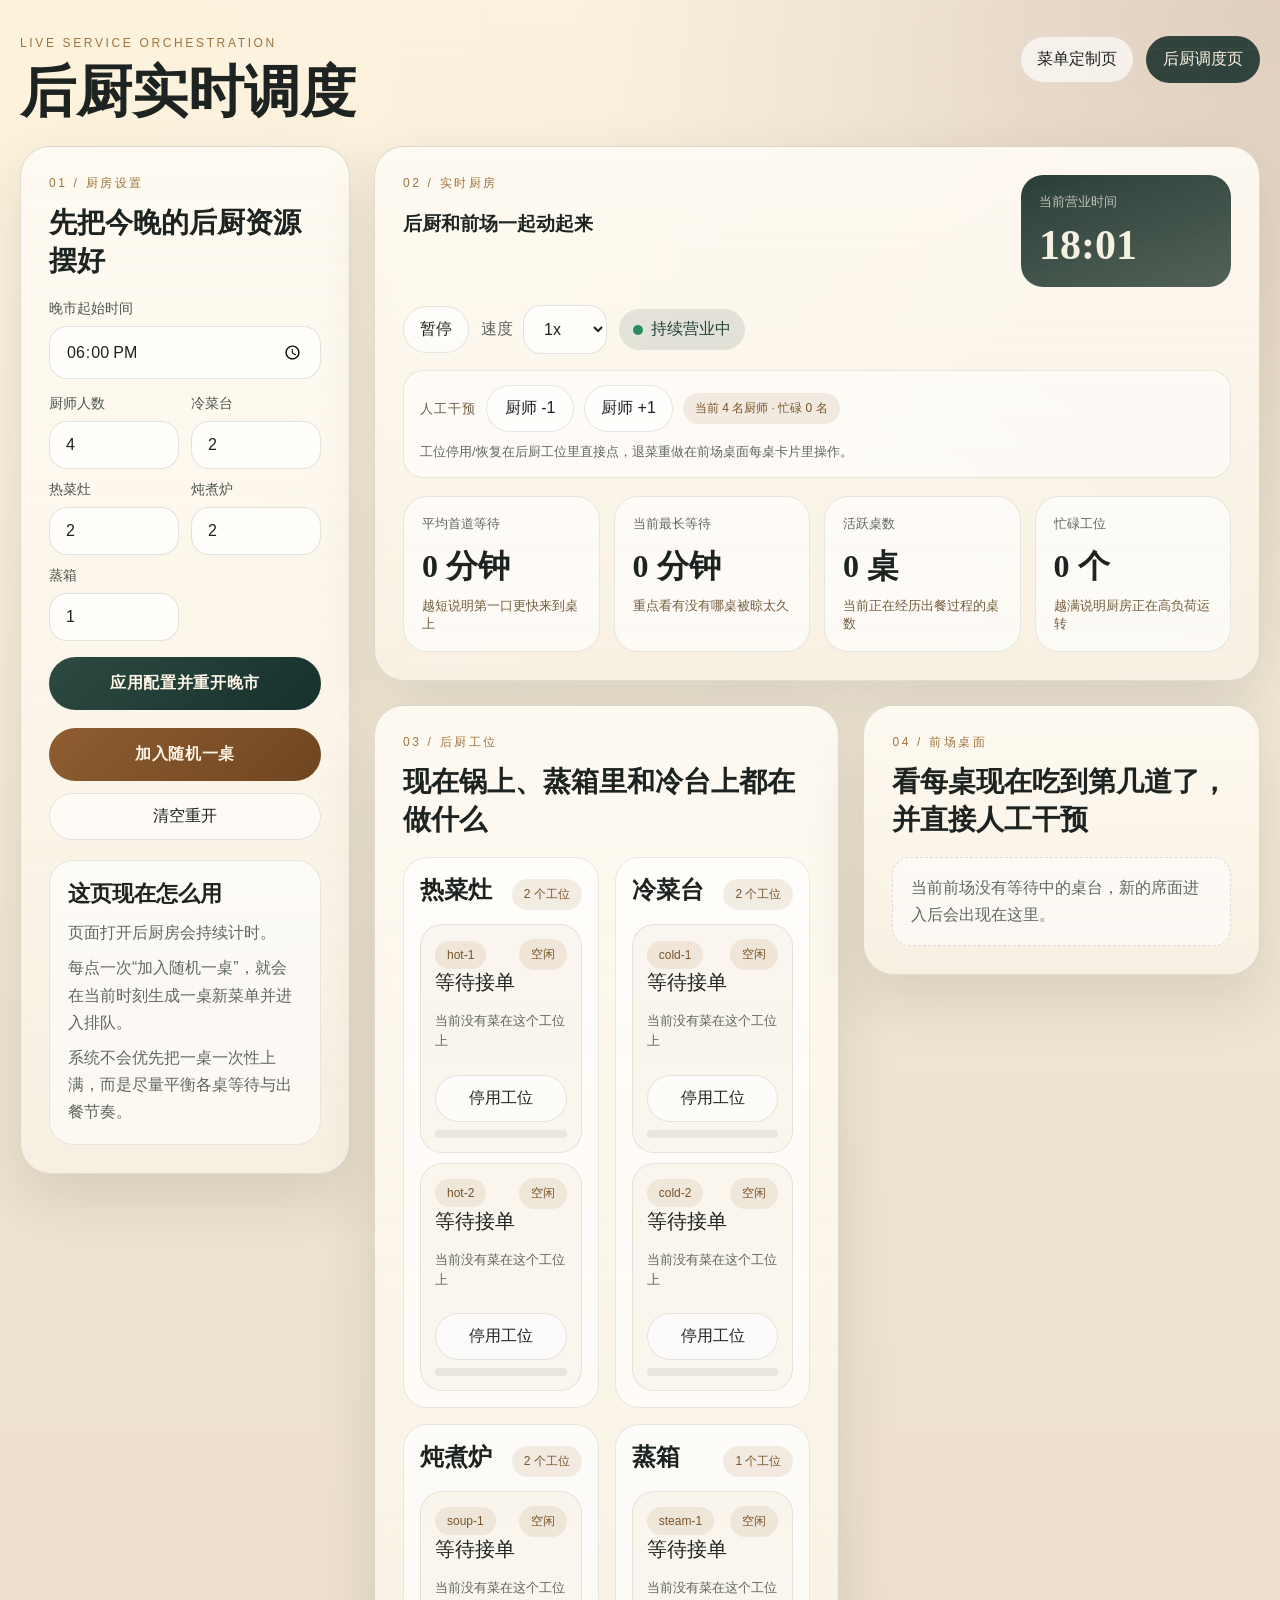
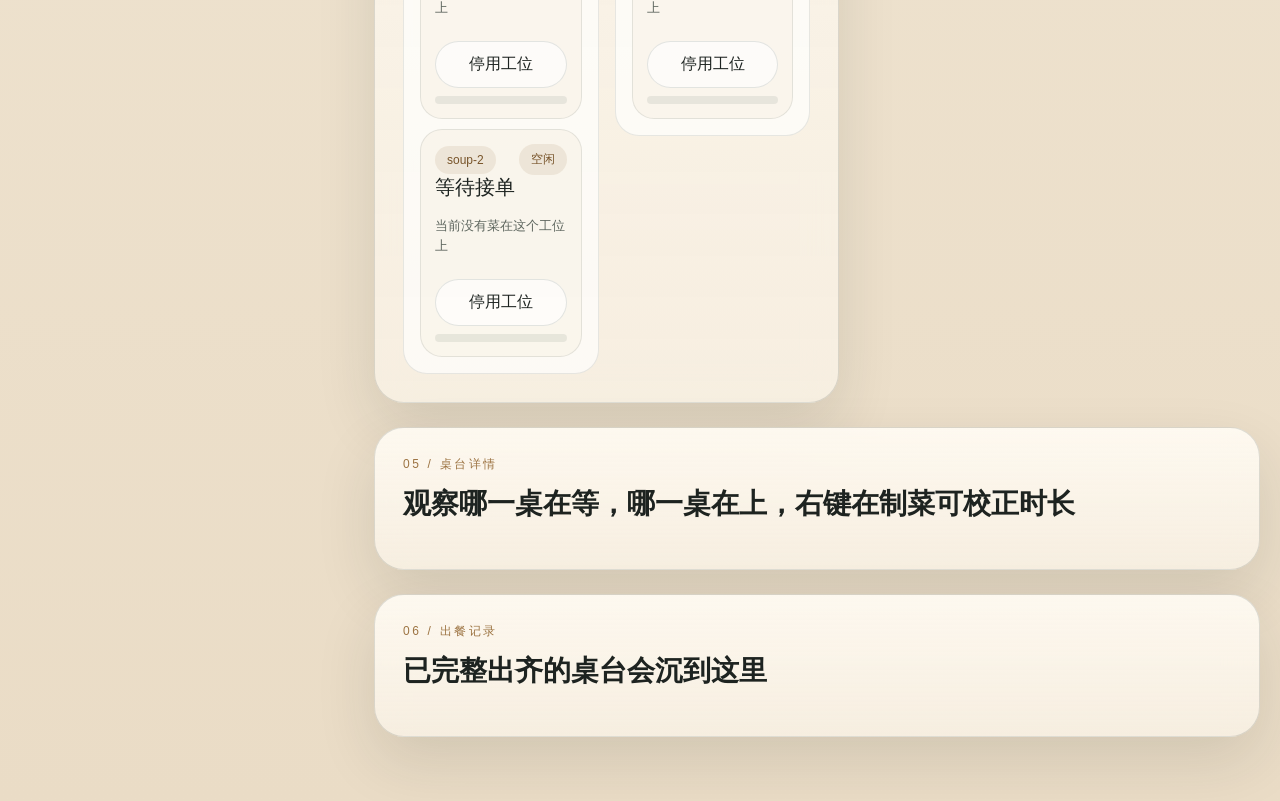
==== commit 1db80262: "add: 人工干预-提前出餐或者延迟出餐" ====
--- a/templates/kitchen.html
+++ b/templates/kitchen.html
@@ -135,7 +135,7 @@
             <section class="panel tables-panel">
               <div class="panel-heading compact">
                 <p class="section-kicker">05 / 桌台详情</p>
-                <h3>观察哪一桌在等，哪一桌在上</h3>
+                <h3>观察哪一桌在等，哪一桌在上，右键在制菜可校正时长</h3>
               </div>
               <div id="tables-root" class="tables-root"></div>
             </section>
@@ -152,6 +152,11 @@
       </main>
     </div>
 
+    <div id="dish-context-menu" class="dish-context-menu hidden">
+      <button type="button" class="dish-context-option" data-action="serve-now">已出餐</button>
+      <button type="button" class="dish-context-option" data-action="delay-dish">延迟出餐</button>
+    </div>
+
     <script src="/static/kitchen.js"></script>
   </body>
 </html>
--- a/static/kitchen.css
+++ b/static/kitchen.css
@@ -628,11 +628,26 @@
   border-radius: 18px;
   border: 1px solid rgba(67, 86, 77, 0.1);
   background: rgba(248, 242, 232, 0.88);
+  position: relative;
+  overflow: visible;
   transition: transform 0.25s ease, background 0.25s ease, border-color 0.25s ease, box-shadow 0.25s ease;
 }
 
 .dish-chip small {
   color: var(--muted);
+}
+
+.dish-chip.interactive {
+  cursor: pointer;
+}
+
+.dish-chip.interactive::after {
+  content: "点击调整";
+  position: absolute;
+  top: 10px;
+  right: 12px;
+  font-size: 11px;
+  color: rgba(34, 67, 60, 0.8);
 }
 
 .dish-chip.cooking {
@@ -642,9 +657,43 @@
   box-shadow: 0 12px 18px rgba(29, 51, 46, 0.08);
 }
 
+.dish-chip.menu-open {
+  z-index: 8;
+}
+
 .dish-chip.served {
   background: rgba(156, 115, 66, 0.14);
   border-color: rgba(156, 115, 66, 0.2);
+}
+
+.dish-action-menu {
+  position: absolute;
+  top: calc(100% + 8px);
+  left: 0;
+  min-width: 132px;
+  display: grid;
+  gap: 6px;
+  padding: 8px;
+  border-radius: 16px;
+  border: 1px solid rgba(67, 86, 77, 0.14);
+  background: rgba(255, 252, 246, 0.98);
+  box-shadow: 0 18px 32px rgba(29, 51, 46, 0.14);
+}
+
+.dish-action-option {
+  padding: 10px 12px;
+  border: none;
+  border-radius: 12px;
+  background: rgba(244, 237, 225, 0.9);
+  color: var(--ink);
+  font: inherit;
+  text-align: left;
+  cursor: pointer;
+}
+
+.dish-action-option:hover {
+  background: rgba(44, 74, 66, 0.14);
+  color: #22433c;
 }
 
 .status-pill.waiting {
